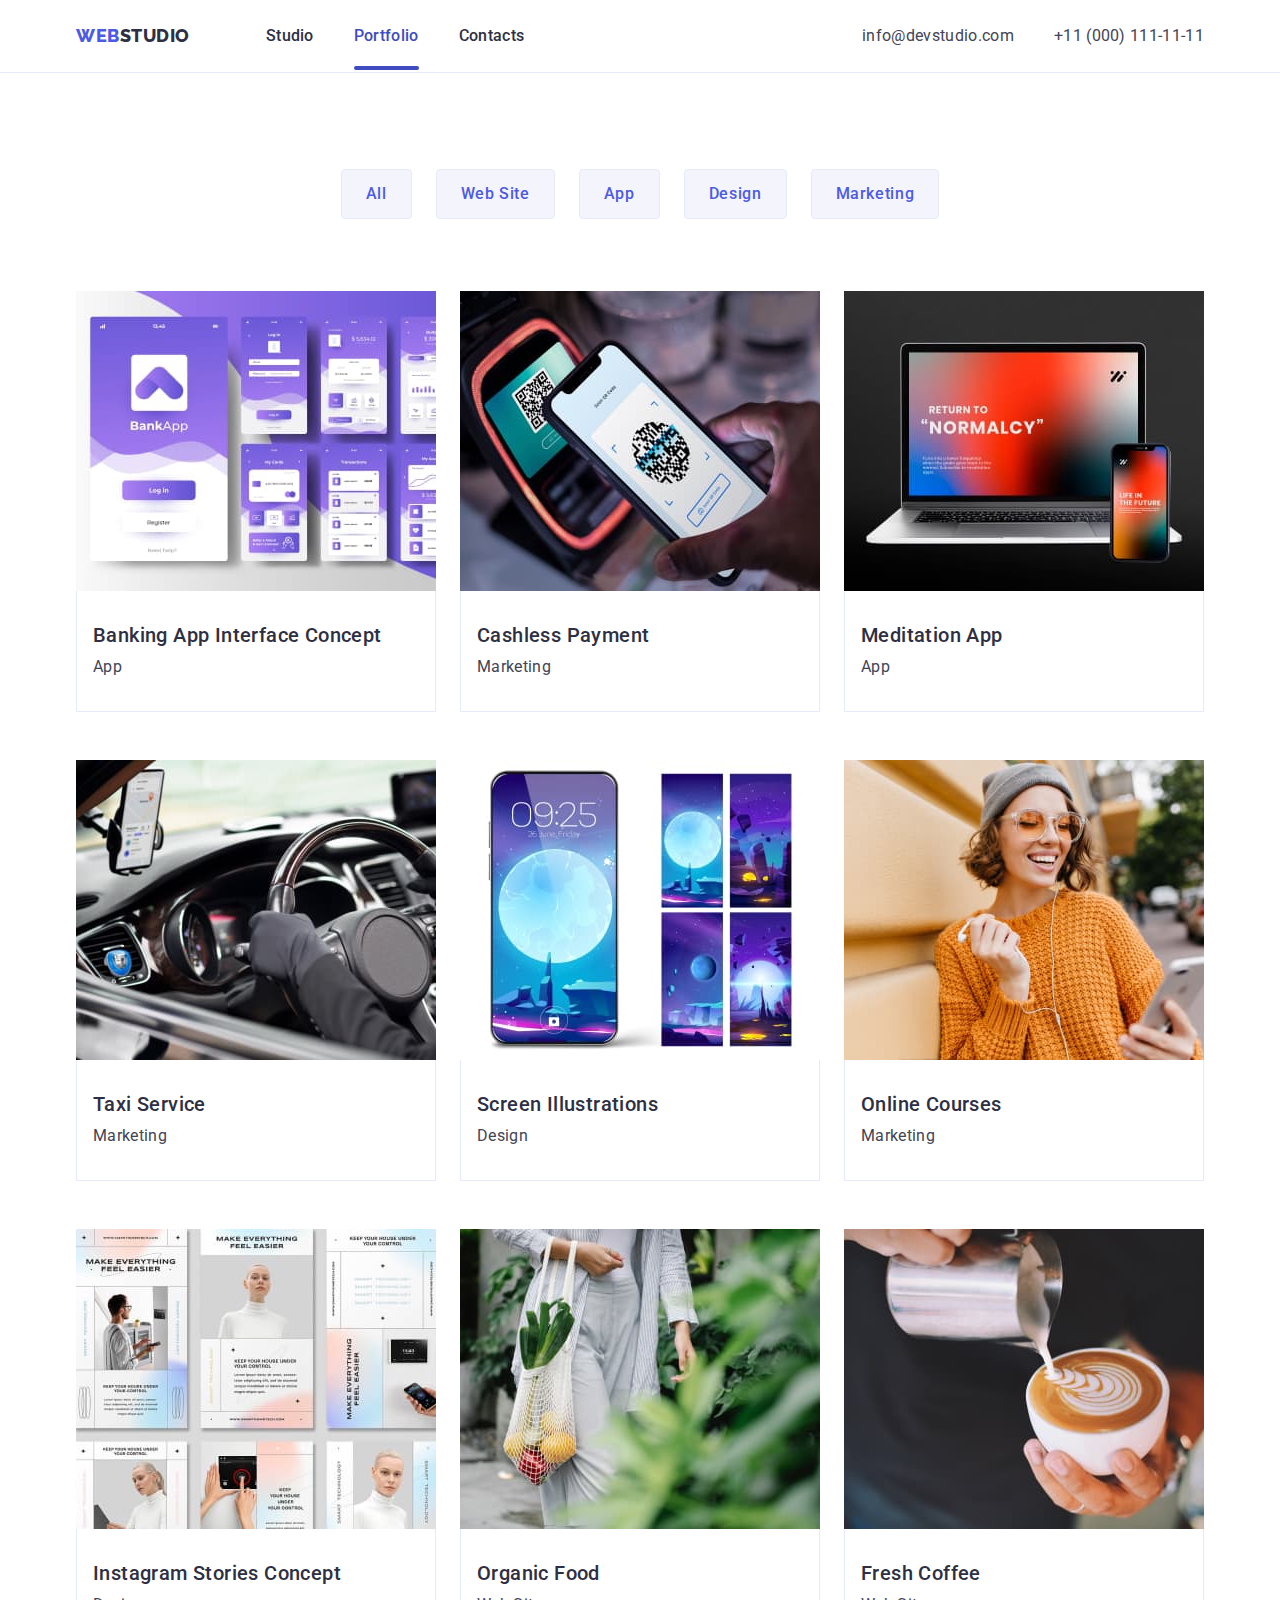
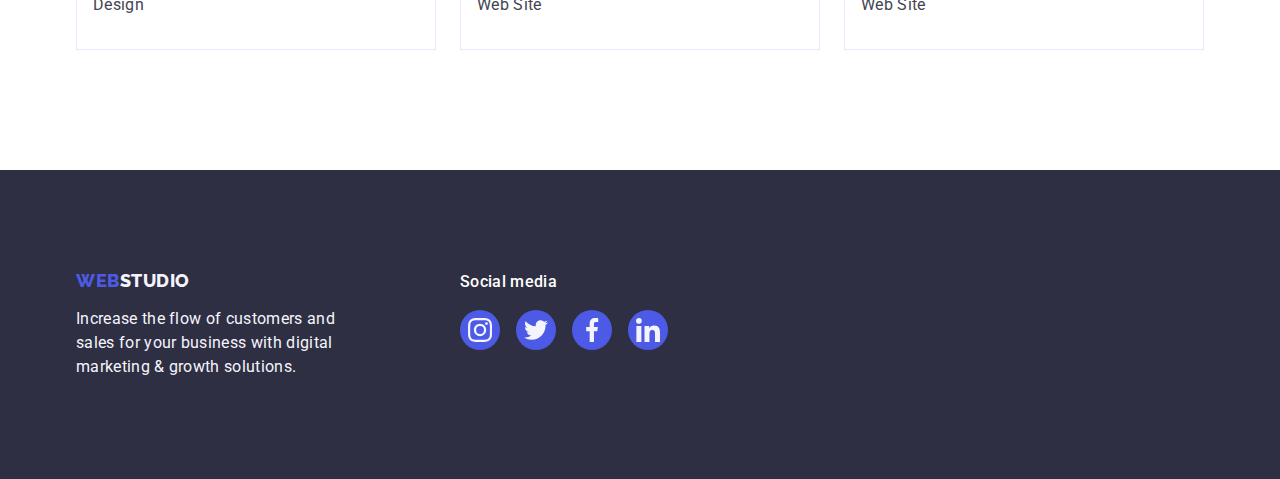
==== portfolio.html @ fcdd5f8a "Initial commit" ====
<!DOCTYPE html>
<html lang="en">
  <head>
    <meta charset="UTF-8" />
    <meta http-equiv="X-UA-Compatible" content="IE=edge" />
    <meta name="viewport" content="width=device-width, initial-scale=1.0" />
    <meta name="description" content="" />
    <title><span>Web</span>Studio</title>
    <link
      rel="stylesheet"
      href="https://cdn.jsdelivr.net/npm/modern-normalize@2.0.0/modern-normalize.min.css"
    />
    <link rel="preconnect" href="https://fonts.googleapis.com" />
    <link rel="preconnect" href="https://fonts.gstatic.com" crossorigin />
    <link
      href="https://fonts.googleapis.com/css2?family=Raleway:wght@800&family=Roboto:wght@400;500;700;900&display=swap"
      rel="stylesheet"
    />
    <link rel="stylesheet" href="./css/styles.css" />
  </head>

  <body class="page">
    <header class="header-nav">
      <div class="container header-nav-box">
        <nav class="container-nav">
          <!--<div class="header-box-right">-->
            <a href="./index.html" class="link logo logo-header"
              >Web<span class="logo-dark">Studio</span></a
            >
            <ul class="header-list list">
              <li>
                <a class="header-link link" href="./index.html">Studio</a>
              </li>
              <li>
                <a class="header-link link active" href="./portfolio.html"
                  >Portfolio</a
                >
              </li>
              <li><a class="header-link link" href="">Contacts</a></li>
            </ul>
          <!--</div>-->
        </nav>
        <address>
          <ul class="list address">
            <li>
              <a class="address-link link" href="mailto:info@devstudio.com"
                >info@devstudio.com</a
              >
            </li>
            <li>
              <a class="address-link link" href="tel:+110001111111"
                >+11 (000) 111-11-11</a
              >
            </li>
          </ul>
        </address>
      </div>
    </header>

    <main class="main">
      <section class="section portfolio">
        <div class="container">
          <h1 class="visually-hidden">Portfolio</h1>
          <ul class="portfolio-nav-bt list">
            <li><button type="button" class="portfolio-bt">All</button></li>
            <li>
              <button type="button" class="portfolio-bt">Web Site</button>
            </li>
            <li><button type="button" class="portfolio-bt">App</button></li>
            <li><button type="button" class="portfolio-bt">Design</button></li>
            <li>
              <button type="button" class="portfolio-bt">Marketing</button>
            </li>
          </ul>
          <ul class="portfolio-catalog list">
            <li class="catalog-item link">
              <a class="link link-catalog-portf" href="">
                <div class="overlay">
                  <img
                    class="catalog-img"
                    src="./images/portfolio/img-1.jpg"
                    alt="design example"
                    width="360"
                    height="300"
                  />
                  <p class="overlay-text">
                    14 Stylish and User-Friendly App Design Concepts · Task Manager App · Calorie Tracker App · Exotic Fruit Ecommerce App · Cloud Storage App
                  </p>
                </div>
                <div class="catalog-item-bottom">
                  <h2 class="catalog-titel">Banking App Interface Concept</h2>
                  <p class="catalog-text">App</p>
                </div>
              </a>
            </li>
            <li class="catalog-item link">
              <a class="link link-catalog-portf" href="">
                <div class="overlay">
                  <img
                    class="catalog-img"
                    src="./images/portfolio/img-2.jpg"
                    alt="design example"
                    width="360"
                    height="300"
                  />
                  <p class="overlay-text">
                    14 Stylish and User-Friendly App Design Concepts · Task Manager App · Calorie Tracker App · Exotic Fruit Ecommerce App · Cloud Storage App
                  </p>
                </div>
                <div class="catalog-item-bottom">
                  <h2 class="catalog-titel">Cashless Payment</h2>
                  <p class="catalog-text">Marketing</p>
                </div></a
              >
            </li>
            <li class="catalog-item link">
              <a class="link link-catalog-portf" href="">
                <div class="overlay">
                  <img
                    class="catalog-img"
                    src="./images/portfolio/img-3.jpg"
                    alt="design example"
                    width="360"
                    height="300"
                  />
                  <p class="overlay-text">
                    14 Stylish and User-Friendly App Design Concepts · Task Manager App · Calorie Tracker App · Exotic Fruit Ecommerce App · Cloud Storage App
                  </p>
                </div>
                <div class="catalog-item-bottom">
                  <h2 class="catalog-titel">Meditation App</h2>
                  <p class="catalog-text">App</p>
                </div></a
              >
            </li>
            <li class="catalog-item link">
              <a class="link link-catalog-portf" href="">
                <div class="overlay">
                  <img
                    class="catalog-img"
                    src="./images/portfolio/img-4.jpg"
                    alt="design example"
                    width="360"
                    height="300"
                  />
                  <p class="overlay-text">
                    14 Stylish and User-Friendly App Design Concepts · Task Manager App · Calorie Tracker App · Exotic Fruit Ecommerce App · Cloud Storage App
                  </p>
                </div>
                <div class="catalog-item-bottom">
                  <h2 class="catalog-titel">Taxi Service</h2>
                  <p class="catalog-text">Marketing</p>
                </div></a
              >
            </li>
            <li class="catalog-item link">
              <a class="link link-catalog-portf" href="">
                <div class="overlay">
                  <img
                    class="catalog-img"
                    src="./images/portfolio/img-5.jpg"
                    alt="design example"
                    width="360"
                    height="300"
                  />
                  <p class="overlay-text">
                    14 Stylish and User-Friendly App Design Concepts · Task Manager App · Calorie Tracker App · Exotic Fruit Ecommerce App · Cloud Storage App
                  </p>
                </div>
                <div class="catalog-item-bottom">
                  <h2 class="catalog-titel">Screen Illustrations</h2>
                  <p class="catalog-text">Design</p>
                </div></a
              >
            </li>
            <li class="catalog-item link">
              <a class="link link-catalog-portf" href="">
                <div class="overlay">
                  <img
                    class="catalog-img"
                    src="./images/portfolio/img-6.jpg"
                    alt="design example"
                    width="360"
                    height="300"
                  />
                  <p class="overlay-text">
                    14 Stylish and User-Friendly App Design Concepts · Task Manager App · Calorie Tracker App · Exotic Fruit Ecommerce App · Cloud Storage App
                  </p>
                </div>
                <div class="catalog-item-bottom">
                  <h2 class="catalog-titel">Online Courses</h2>
                  <p class="catalog-text">Marketing</p>
                </div></a
              >
            </li>
            <li class="catalog-item link">
              <a class="link link-catalog-portf" href="">
                <div class="overlay">
                  <img
                    class="catalog-img"
                    src="./images/portfolio/img-7.jpg"
                    alt="design example"
                    width="360"
                    height="300"
                  />
                  <p class="overlay-text">
                    14 Stylish and User-Friendly App Design Concepts · Task Manager App · Calorie Tracker App · Exotic Fruit Ecommerce App · Cloud Storage App
                  </p>
                </div>
                <div class="catalog-item-bottom">
                  <h2 class="catalog-titel">Instagram Stories Concept</h2>
                  <p class="catalog-text">Design</p>
                </div></a
              >
            </li>
            <li class="catalog-item link">
              <a class="link link-catalog-portf" href="">
                <div class="overlay">
                  <img
                    class="catalog-img"
                    src="./images/portfolio/img-8.jpg"
                    alt="design example"
                    width="360"
                    height="300"
                  />
                  <p class="overlay-text">
                    14 Stylish and User-Friendly App Design Concepts · Task Manager App · Calorie Tracker App · Exotic Fruit Ecommerce App · Cloud Storage App
                  </p>
                </div>
                <div class="catalog-item-bottom">
                  <h2 class="catalog-titel">Organic Food</h2>
                  <p class="catalog-text">Web Site</p>
                </div></a
              >
            </li>
            <li class="catalog-item link">
              <a class="link link-catalog-portf" href="">
                <div class="overlay">
                  <img
                    class="catalog-img"
                    src="./images/portfolio/img-9.jpg"
                    alt="design example"
                    width="360"
                    height="300"
                  />
                  <p class="overlay-text">
                    14 Stylish and User-Friendly App Design Concepts · Task Manager App · Calorie Tracker App · Exotic Fruit Ecommerce App · Cloud Storage App
                  </p>
                </div>
                <div class="catalog-item-bottom">
                  <h2 class="catalog-titel">Fresh Coffee</h2>
                  <p class="catalog-text">Web Site</p>
                </div></a
              >
            </li>
          </ul>
        </div>
      </section>
    </main>

    <footer class="footer">
      <div class="container footer-container">
        <div class="footer-box-right">
        <a href="./index.html" class="link logo logo-footer">Web<span class="logo-light">Studio</span></a>
        <p class="footer-text">
          Increase the flow of customers and sales for your business with digital
          marketing & growth solutions.
        </p></div>
        <div class="footer-box-center">
          <p class="footer-social-media">Social media</p>
          <ul class="footer-list">
            <li class="footer-item-media">
              <a href="" class="link-social-media footer-link-icon">
                <svg class="icon-social-media" width="24" height="24">
                  <use href="./images/icons.svg#instagram"></use>
                </svg>
              </a>
            </li>
            <li class="footer-item-media">
              <a href="" class="link-social-media footer-link-icon">
                <svg class="icon-social-media" width="24" height="24">
                  <use href="./images/icons.svg#twitter"></use>
                </svg>
              </a>
            </li>
            <li class="footer-item-media">
              <a href="" class="link-social-media footer-link-icon">
                <svg class="icon-social-media" width="24" height="24">
                  <use href="./images/icons.svg#facebook"></use>
                </svg>
              </a>
            </li>
            <li class="footer-item-media">
              <a href="" class="link-social-media footer-link-icon">
                <svg class="icon-social-media" width="24" height="24">
                  <use href="./images/icons.svg#linkedin"></use>
                </svg>
              </a>
            </li>
          </ul>
        </div>
      </div>
    </footer>
  </body>
</html>
---- css/styles.css ----
/*Variables*/
:root {
  --text-slate: #434455;
  --dark-ck: #2e2f42;
  --iris: #4d5ae5;
  --ocean: #404bbf;
  --green-cl: #31d0aa;
  --light-slate: #8e8f99;
  --cornflower: #e7e9fc;
  --cloud: #f4f4fd;
  --dark-modal: rgba(46, 47, 66, 0.4);
  --grey: rgba(46, 47, 66, 0.7);
  --white: #ffffff;
  --dairy: #fcfcfc;
}
/*Reset styles*/
*,
*::before,
*::after {
  box-sizing: border-box;
}

.link,
a {
  text-decoration: none;
  font-style: normal;
  color: currentColor;
}

.bt,
button {
  font-family: inherit;
  cursor: pointer;
  border: none;
}

.list,
ul,
ol {
  list-style: none;
  margin: 0;
  padding: 0;
}

h1,
h2,
h3,
h4,
h5,
h6,
p {
  margin: 0;
}
.section {
  margin: 0;
}
img {
  display: block;
}
.container {
  width: 1158px;
  margin: 0 auto;
  padding: 0 15px;
}

/*Variables*/
body {
  font-family: 'Roboto', sans-serif;
  color: var(--text-slate);
  background-color: var(--white);
}

.logo {
  font-family: 'Raleway', sans-serif;
  font-weight: 800;
  font-size: 18px;
  line-height: 1.17;
  text-transform: uppercase;
  color: var(--iris);
  letter-spacing: 0.03em;
}

.logo-dark {
  color: var(--dark-ck);
}

.logo-light {
  color: var(--cloud);
}
.logo-header {
  margin-right: 76px;
}
.logo-footer {
  display: inline-block;
  margin-bottom: 16px;
}

/*header*/
.page {
}
.header-nav {
  padding-top: 24px;
  padding-bottom: 24px;
  border-bottom: 1px solid #e7e9fc;
  box-shadow: 0px 1px 6px 0px rgba(46, 47, 66, 0.08), 0px 1px 1px 0px rgba(46, 47, 66, 0.16), 0px 2px 1px 0px rgba(46, 47, 66, 0.08);
}
.header-nav-box {
  display: flex;
  justify-content: space-between;
}
.container-nav{
  display: flex;
  align-items: center;
}
/*.header-box-right {
  display: flex;
  gap: 76px;
}*/
.header-list {
  display: flex;
  gap: 40px;
}

.header-link {
  font-weight: 500;
  font-size: 16px;
  line-height: 1.5;
  letter-spacing: 0.02em;
  color: var(--dark-ck);
  padding: 24px 0;
  position: relative;
  transition: color 250ms cubic-bezier(0.4, 0, 0.2, 1);
}
.header-link.active{
  color: var(--ocean);
}
.header-link.active::after{
  content: "";
  display: block;
  width: 100%;
  height: 4px;
  border-radius: 2px;
  background: var(--ocean);
  position: absolute;
  bottom: -1px;
  left: 0;
}

.header-link:hover,
.header-link:focus {
  color: var(--ocean);
}

.address {
  font-style: normal;
  display: flex;
  gap: 40px;
}

.address-link {
  line-height: 1.5;
  letter-spacing: 0.02em;
  color: var(--text-slate);
  transition: color 250ms cubic-bezier(0.4, 0, 0.2, 1);
}

.address-link:hover,
.address-link:focus {
  color: var(--ocean);
}

/*Main*/
.hero {
  background-color: var(--dark-ck);
  padding-top: 188px;
  padding-bottom: 188px;
  background-image: linear-gradient(to bottom, rgba(46, 47, 66, 0.70), rgba(46, 47, 66, 0.70)), url(../images/hero/bg-hero.jpg);
  background-repeat: no-repeat;
  background-position: center center;
  background-size: cover;
  max-width: 1440px;
  margin: auto;
}
.hero-box {
  display: flex;
  flex-direction: column;
  justify-content: center;
}
.hero-titel {
  font-size: 56px;
  line-height: 1.07;
  letter-spacing: 0.02em;
  color: var(--white);
  text-align: center;
  padding-bottom: 48px;
  max-width: 496px;
  margin: 0 auto;
}
.hero-bt {
  margin: 0 auto;
  font-weight: 500;
  line-height: 1.5;
  font-size: 16px;
  letter-spacing: 0.04em;
  text-align: center;
  color: var(--white);
  background-color: var(--iris);
  padding: 16px 32px;
  border-radius: 4px;
  box-shadow: 0px 4px 4px 0px rgba(0, 0, 0, 0.15);
  min-width: 169px;
  transition: background-color 250ms cubic-bezier(0.4, 0, 0.2, 1);
}

.hero-bt:hover,
.hero-bt:focus {
  background-color: var(--ocean);
}
.advantages {
  background-color: var(--white);
  padding-top: 120px;
  padding-bottom: 120px;
}
.visually-hidden {
  position: absolute;
  width: 1px;
  height: 1px;
  margin: -1px;
  border: 0;
  padding: 0;
  white-space: nowrap;
  clip-path: inset(100%);
  clip: rect(0 0 0 0);
  overflow: hidden;
}
.advantages-list {
  display: flex;
  gap: 24px;
}
.advantages-item {
  width: calc((100% - 3 * 24px) / 4);
}
.advantages-icon-box{
  display: flex;
  align-items: center;
  justify-content: center;
  height: 112px;
  padding: 24px 100px;
  background-color: var(--cloud);
  margin-bottom: 8px;
  border-radius: 4px;
}
.advantages-icon{

}
.advantages-titel-item {
  font-weight: 500;
  font-size: 20px;
  line-height: 1.2;
  letter-spacing: 0.02em;
  color: var(--dark-ck);
  text-align: left;
  margin-bottom: 8px;
}
.advantages-text-item {
  line-height: 1.5;
  letter-spacing: 0.02em;
  color: var(--text-slate);
  text-align: left;
}
.doing {
  background: var(--white);
  padding-bottom: 120px;
}
.doing-titel {
  font-size: 36px;
  line-height: 1.11;
  letter-spacing: 0.02em;
  text-transform: capitalize;
  color: var(--dark-ck);
  text-align: center;
  margin-bottom: 72px;
}
.doing-list {
  display: flex;
  gap: 24px;
}
.doing-item {

}
.team {
  background-color: var(--cloud);
  padding: 120px 0;
}
.team-titel {
  font-size: 36px;
  line-height: 1.11;
  letter-spacing: 0.02em;
  text-transform: capitalize;
  color: var(--dark-ck);
  text-align: center;
  margin-bottom: 72px;
}
.team-list {
  display: flex;
  gap: 24px;
}
.team-link {
  background-color: var(--white);
  border-radius: 0px 0px 4px 4px;
  box-shadow: 0px 2px 1px 0px rgba(46, 47, 66, 0.08),
    0px 1px 1px 0px rgba(46, 47, 66, 0.16),
    0px 1px 6px 0px rgba(46, 47, 66, 0.08);
}
.team-link-box {
  padding: 32px 0;
  display: flex;
  flex-direction: column;
  justify-content: center;
  gap: 8px;
}
.team-link-name {
  text-align: center;
  font-weight: 500;
  font-size: 20px;
  line-height: 1.2;
  letter-spacing: 0.02em;
  color: var(--dark-ck);
}
.team-text {
  text-align: center;
  line-height: 1.5;
  letter-spacing: 0.02em;
  color: var(--text-slate);
}
.team-list-icon{
  display: flex;
  justify-content: center;
  gap: 24px;
}

.customers{
  padding: 120px 0;
}
.customers-titel{
  color: var(--dark-ck);
  text-align: center;
  font-size: 36px;
  font-weight: 700;
  line-height: 1.11;
  letter-spacing: 0.72px;
  text-transform: capitalize;
  margin-bottom: 72px;
}
.customers-list{
  display: flex;
  justify-content: center;
  gap: 24px;
}
.customers-link{
  display: flex;
  justify-content: center;
  align-items: center;
  width: 168px;
  height: 88px;
  padding: 16px 32px;
  border-radius: 4px;
  border: 1px solid var(--light-slate);
  color: var(--light-slate);
  transition: border-color 250ms cubic-bezier(0.4, 0, 0.2, 1), color 250ms cubic-bezier(0.4, 0, 0.2, 1);
}
.customers-link:hover,
.customers-link:focus{
  border-color: var(--ocean);
  color: var(--ocean);
}
.customers-icon{
  fill: currentColor;
}

/*Footer*/
.footer {
  background-color: var(--dark-ck);
  padding-top: 100px;
  padding-bottom: 100px;
}

.footer-container{
  display: flex;
  justify-content: flex-start;
  align-items: baseline;
}
.footer-box-right{
  margin-right: 120px;
}
.footer-text {
  line-height: 1.5;
  letter-spacing: 0.02em;
  color: var(--cloud);
  width: 264px;
}
.footer-social-media{
  color: var(--white);
  font-size: 16px;
  font-weight: 500;
  line-height: 1.5;
  letter-spacing: 0.32px;
  margin-bottom: 16px;
}
.footer-list{
  display: flex;
  gap: 16px;
}

.link-social-media{
  display: flex;
  align-items: center;
  justify-content: center;
  width: 40px;
  height: 40px;
  border-radius: 50%;
  background-color: var(--iris);
  transition: background-color 250ms cubic-bezier(0.4, 0, 0.2, 1);
}
.icon-social-media{
  fill:var(--cloud);
}
.link-social-media:hover,
.link-social-media:focus{
  background-color: var(--ocean);
}

.footer-link-icon:hover,
.footer-link-icon:focus{
  background-color: var(--green-cl);
}
/*portfolio*/
.portfolio {
  background-color: var(--white);
  padding-top: 96px;
  padding-bottom: 120px;
}
.portfolio-nav-bt {
  display: flex;
  gap: 24px;
  justify-content: center;
  margin-bottom: 72px;
}
.portfolio-bt {
  font-weight: 500;
  font-size: 16px;
  line-height: 1.5;
  letter-spacing: 0.04em;
  color: var(--iris);
  background-color: var(--cloud);
  border: 1px solid var(--cornflower);
  cursor: pointer;
  padding: 12px 24px;
  border-radius: 4px;
  border: 1px solid var(--cornflower);
  background: var(--cloud);
  transition: color 250ms cubic-bezier(0.4, 0, 0.2, 1), background-color 250ms cubic-bezier(0.4, 0, 0.2, 1), border-color 250ms cubic-bezier(0.4, 0, 0.2, 1), box-shadow 250ms cubic-bezier(0.4, 0, 0.2, 1);
}
.portfolio-bt:hover,
.portfolio-bt:focus,
.portfolio-bt:active {
  color: var(--white);
  background-color: var(--ocean);
  border: 1px solid transparent;
  box-shadow: 0px 2px 2px 0px rgba(0, 0, 0, 0.12),
    0px 2px 1px 0px rgba(0, 0, 0, 0.08), 0px 3px 1px 0px rgba(0, 0, 0, 0.1);
}
.link-catalog-portf{
  display: block;
  transition: box-shadow 250ms cubic-bezier(0.4, 0, 0.2, 1);
}
.link-catalog-portf:hover{
  box-shadow: 0px 1px 6px rgba(46, 47, 66, 0.08), 0px 1px 1px rgba(46, 47, 66, 0.16), 0px 2px 1px rgba(46, 47, 66, 0.08);
}
.portfolio-catalog {
  display: flex;
  flex-wrap: wrap;
  row-gap: 48px;
  column-gap: 24px;
}
.catalog-item {
  width: calc((100% - 48px) / 3);
}
.catalog-img {
}
.catalog-item-bottom {
  border: 1px solid var(--cornflower);
  padding: 32px 16px;
  border-top: none;
}
.catalog-titel {
  font-weight: 500;
  font-size: 20px;
  line-height: 1.2;
  letter-spacing: 0.02em;
  color: var(--dark-ck);
  margin-bottom: 8px;
}
.catalog-text {
  font-size: 16px;
  line-height: 1.5;
  letter-spacing: 0.02em;
  color: var(--text-slate);
}
.overlay {
  position: relative;
  overflow: hidden;
}
.overlay-text  {
  position: absolute;
  top: 0;
  left: 0;
  transform: translateY(100%);
  width: 100%;
  height: 100%;
  background: var(--iris);
  padding: 40px 32px;
  transition: transform 250ms cubic-bezier(0.4, 0, 0.2, 1);
  color: var(--cloud);
  font-size: 16px;
  font-weight: 400;
  line-height: 1.5;
  letter-spacing: 0.32px;
}
.link-catalog-portf:hover .overlay-text{
  transform: translateY(0);
}
/*modal*/
.backdrop {
  position: fixed;
  top: 0;
  left:0;
  width: 100%;
  height: 100%;
  background-color: rgba(46, 47, 66, 0.40);
  transition: opacity 250ms cubic-bezier(0.4, 0, 0.2, 1), visibility 250ms cubic-bezier(0.4, 0, 0.2, 1);
}
.backdrop.is-hidden{
  opacity: 0;
  pointer-events: none;
  visibility: hidden;
}
.modal-container {
  position: absolute;
  top: 50%;
  left: 50%;
  transform: translateX(-50%) translateY(-50%);
  width: 408px;
  min-height: 584px;
  border-radius: 4px;
  background: var(--dairy);
  box-shadow: 0px 2px 1px 0px rgba(0, 0, 0, 0.20), 0px 1px 3px 0px rgba(0, 0, 0, 0.12), 0px 1px 1px 0px rgba(0, 0, 0, 0.14);
  transition: transform 250ms cubic-bezier(0.4, 0, 0.2, 1);
}
.modal-btm{
  position: absolute;
  top: 24px;
  right: 24px;
  width: 24px;
  height: 24px;
  border-radius: 50%;
  padding: 0;
  display: flex;
  justify-content: center;
  align-items: center;
  background-color: var(--cornflower);
  border: 1px solid rgba(0, 0, 0, 0.10);
  transition: background-color 250ms cubic-bezier(0.4, 0, 0.2, 1), border 250ms cubic-bezier(0.4, 0, 0.2, 1);
}
.modal-btm:hover,
.modal-btm:focus{
  background-color:var(--ocean);
  border: none;
}
.modal-icon {
  fill: var(--dark-ck);
  transition: fill 250ms cubic-bezier(0.4, 0, 0.2, 1);
}
.modal-btm:hover .modal-icon,
.modal-btm:focus .modal-icon{
  fill: var(--white);
}
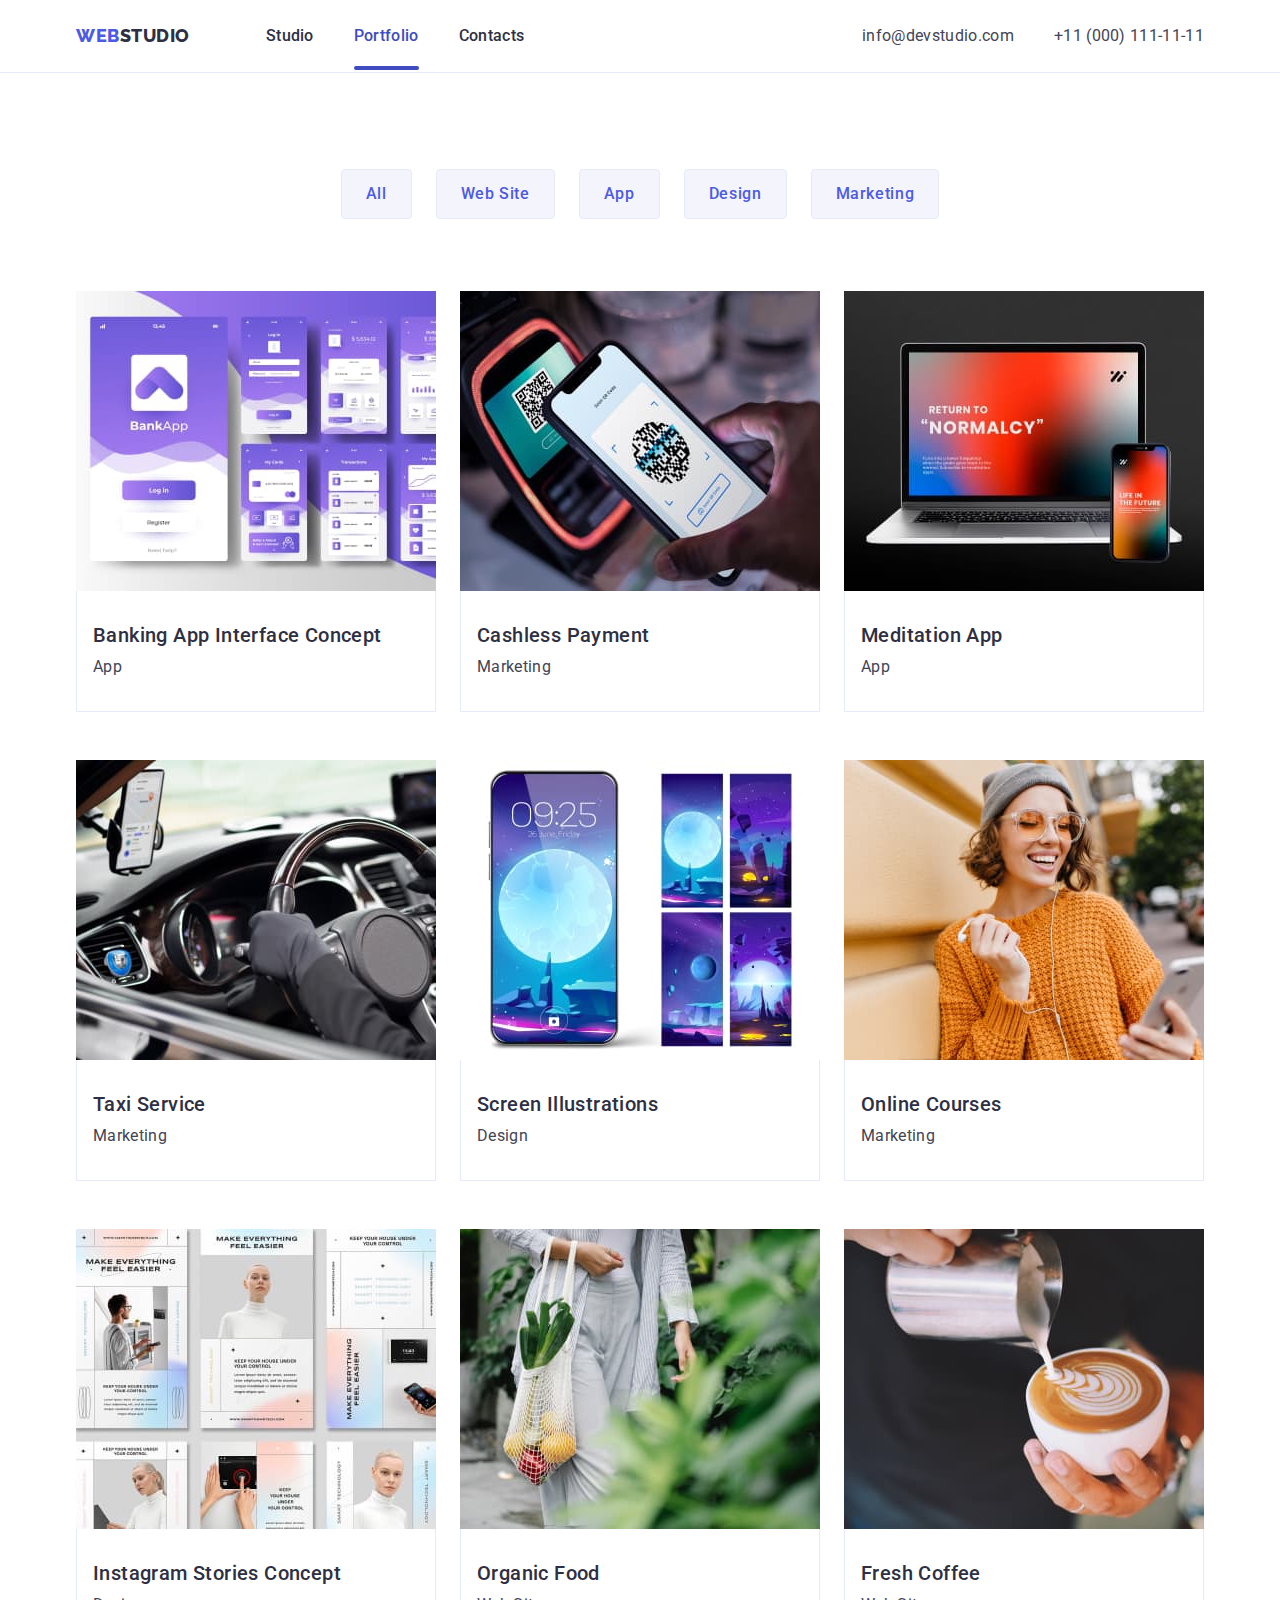
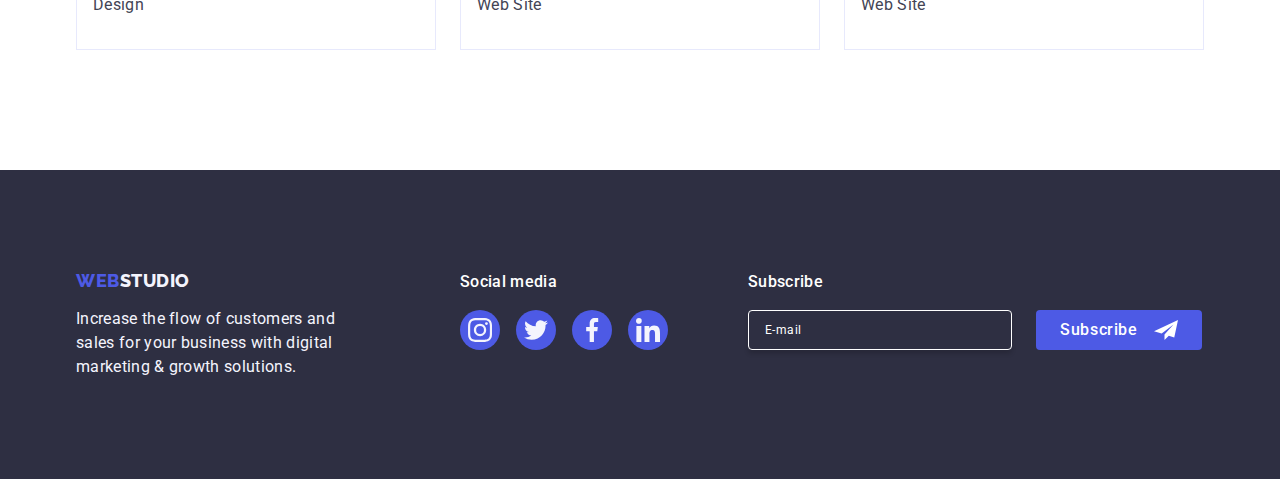
==== commit f5ff593c: "hw5-2" ====
--- a/portfolio.html
+++ b/portfolio.html
@@ -299,6 +299,27 @@
             </li>
           </ul>
         </div>
+        <div class="footer-box-right">
+          <p class="footer-subscribe-titel">Subscribe</p>
+          <div class="footer-form-subscribe">
+            <form class="footer-form">
+              <label class="footer-label">
+              <input
+                class="footer-input"
+                type="email"
+                name="email"
+                placeholder="E-mail"
+              />
+              </label>
+            <button class="footer-btn" type="submit">
+              Subscribe
+              <svg class="footer-btn-icon" width="24" height="24">
+                <use href="./images/icons.svg#frame"></use>
+              </svg>
+            </button>
+            </form>
+          </div>
+        </div>
       </div>
     </footer>
   </body>
--- a/css/styles.css
+++ b/css/styles.css
@@ -102,13 +102,15 @@
   padding-top: 24px;
   padding-bottom: 24px;
   border-bottom: 1px solid #e7e9fc;
-  box-shadow: 0px 1px 6px 0px rgba(46, 47, 66, 0.08), 0px 1px 1px 0px rgba(46, 47, 66, 0.16), 0px 2px 1px 0px rgba(46, 47, 66, 0.08);
+  box-shadow: 0px 1px 6px 0px rgba(46, 47, 66, 0.08),
+    0px 1px 1px 0px rgba(46, 47, 66, 0.16),
+    0px 2px 1px 0px rgba(46, 47, 66, 0.08);
 }
 .header-nav-box {
   display: flex;
   justify-content: space-between;
 }
-.container-nav{
+.container-nav {
   display: flex;
   align-items: center;
 }
@@ -131,11 +133,11 @@
   position: relative;
   transition: color 250ms cubic-bezier(0.4, 0, 0.2, 1);
 }
-.header-link.active{
+.header-link.active {
   color: var(--ocean);
 }
-.header-link.active::after{
-  content: "";
+.header-link.active::after {
+  content: '';
   display: block;
   width: 100%;
   height: 4px;
@@ -174,7 +176,12 @@
   background-color: var(--dark-ck);
   padding-top: 188px;
   padding-bottom: 188px;
-  background-image: linear-gradient(to bottom, rgba(46, 47, 66, 0.70), rgba(46, 47, 66, 0.70)), url(../images/hero/bg-hero.jpg);
+  background-image: linear-gradient(
+      to bottom,
+      rgba(46, 47, 66, 0.7),
+      rgba(46, 47, 66, 0.7)
+    ),
+    url(../images/hero/bg-hero.jpg);
   background-repeat: no-repeat;
   background-position: center center;
   background-size: cover;
@@ -197,6 +204,7 @@
   margin: 0 auto;
 }
 .hero-bt {
+  display: block;
   margin: 0 auto;
   font-weight: 500;
   line-height: 1.5;
@@ -240,7 +248,7 @@
 .advantages-item {
   width: calc((100% - 3 * 24px) / 4);
 }
-.advantages-icon-box{
+.advantages-icon-box {
   display: flex;
   align-items: center;
   justify-content: center;
@@ -250,8 +258,7 @@
   margin-bottom: 8px;
   border-radius: 4px;
 }
-.advantages-icon{
-
+.advantages-icon {
 }
 .advantages-titel-item {
   font-weight: 500;
@@ -286,7 +293,6 @@
   gap: 24px;
 }
 .doing-item {
-
 }
 .team {
   background-color: var(--cloud);
@@ -333,16 +339,16 @@
   letter-spacing: 0.02em;
   color: var(--text-slate);
 }
-.team-list-icon{
+.team-list-icon {
   display: flex;
   justify-content: center;
   gap: 24px;
 }
 
-.customers{
+.customers {
   padding: 120px 0;
 }
-.customers-titel{
+.customers-titel {
   color: var(--dark-ck);
   text-align: center;
   font-size: 36px;
@@ -352,12 +358,12 @@
   text-transform: capitalize;
   margin-bottom: 72px;
 }
-.customers-list{
+.customers-list {
   display: flex;
   justify-content: center;
   gap: 24px;
 }
-.customers-link{
+.customers-link {
   display: flex;
   justify-content: center;
   align-items: center;
@@ -367,14 +373,15 @@
   border-radius: 4px;
   border: 1px solid var(--light-slate);
   color: var(--light-slate);
-  transition: border-color 250ms cubic-bezier(0.4, 0, 0.2, 1), color 250ms cubic-bezier(0.4, 0, 0.2, 1);
+  transition: border-color 250ms cubic-bezier(0.4, 0, 0.2, 1),
+    color 250ms cubic-bezier(0.4, 0, 0.2, 1);
 }
 .customers-link:hover,
-.customers-link:focus{
+.customers-link:focus {
   border-color: var(--ocean);
   color: var(--ocean);
 }
-.customers-icon{
+.customers-icon {
   fill: currentColor;
 }
 
@@ -385,12 +392,12 @@
   padding-bottom: 100px;
 }
 
-.footer-container{
+.footer-container {
   display: flex;
   justify-content: flex-start;
   align-items: baseline;
 }
-.footer-box-right{
+.footer-box-right {
   margin-right: 120px;
 }
 .footer-text {
@@ -399,7 +406,7 @@
   color: var(--cloud);
   width: 264px;
 }
-.footer-social-media{
+.footer-social-media {
   color: var(--white);
   font-size: 16px;
   font-weight: 500;
@@ -407,12 +414,12 @@
   letter-spacing: 0.32px;
   margin-bottom: 16px;
 }
-.footer-list{
+.footer-list {
   display: flex;
   gap: 16px;
 }
 
-.link-social-media{
+.link-social-media {
   display: flex;
   align-items: center;
   justify-content: center;
@@ -422,17 +429,76 @@
   background-color: var(--iris);
   transition: background-color 250ms cubic-bezier(0.4, 0, 0.2, 1);
 }
-.icon-social-media{
-  fill:var(--cloud);
+.icon-social-media {
+  fill: var(--cloud);
 }
 .link-social-media:hover,
-.link-social-media:focus{
+.link-social-media:focus {
   background-color: var(--ocean);
 }
 
 .footer-link-icon:hover,
-.footer-link-icon:focus{
+.footer-link-icon:focus {
   background-color: var(--green-cl);
+}
+.footer-box-center {
+  margin-right: 80px;
+}
+.footer-box-right {
+}
+.footer-subscribe-titel {
+  color: var(--white);
+  font-weight: 500;
+  line-height: 1.5;
+  letter-spacing: 0.32px;
+  margin-bottom: 16px;
+}
+.footer-form {
+  display: flex;
+  align-items: center;
+  gap: 24px;
+}
+.footer-input {
+  width: 264px;
+  height: 40px;
+  border-radius: 4px;
+  border: 1px solid var(--white);
+  box-shadow: 0px 4px 4px 0px rgba(0, 0, 0, 0.15);
+  color: var(--white);
+  background-color: transparent;
+  font-size: 12px;
+  line-height: 2;
+  letter-spacing: 0.48px;
+  padding: 8px 16px;
+}
+.footer-input::placeholder{
+  color: var(--white);
+  font-size: 12px;
+  line-height: 2;
+  letter-spacing: 0.48px;
+}
+.footer-btn {
+  display: flex;
+  align-items: center;
+  justify-content: space-between;
+  font-size: 16px;
+  font-weight: 500;
+  line-height: 1.5;
+  letter-spacing: 0.64px;
+  color: var(--white);
+  background-color: var(--iris);
+  padding: 8px 24px;
+  border-radius: 4px;
+  min-width: 165px;
+  height: 40px;
+  transition: background-color 250ms cubic-bezier(0.4, 0, 0.2, 1);
+}
+.footer-btn:hover,
+.footer-btn:hover{
+  background-color:var(--ocean);
+}
+.footer-btn-icon {
+  margin-left: 16px;
 }
 /*portfolio*/
 .portfolio {
@@ -459,7 +525,10 @@
   border-radius: 4px;
   border: 1px solid var(--cornflower);
   background: var(--cloud);
-  transition: color 250ms cubic-bezier(0.4, 0, 0.2, 1), background-color 250ms cubic-bezier(0.4, 0, 0.2, 1), border-color 250ms cubic-bezier(0.4, 0, 0.2, 1), box-shadow 250ms cubic-bezier(0.4, 0, 0.2, 1);
+  transition: color 250ms cubic-bezier(0.4, 0, 0.2, 1),
+    background-color 250ms cubic-bezier(0.4, 0, 0.2, 1),
+    border-color 250ms cubic-bezier(0.4, 0, 0.2, 1),
+    box-shadow 250ms cubic-bezier(0.4, 0, 0.2, 1);
 }
 .portfolio-bt:hover,
 .portfolio-bt:focus,
@@ -470,12 +539,13 @@
   box-shadow: 0px 2px 2px 0px rgba(0, 0, 0, 0.12),
     0px 2px 1px 0px rgba(0, 0, 0, 0.08), 0px 3px 1px 0px rgba(0, 0, 0, 0.1);
 }
-.link-catalog-portf{
+.link-catalog-portf {
   display: block;
   transition: box-shadow 250ms cubic-bezier(0.4, 0, 0.2, 1);
 }
-.link-catalog-portf:hover{
-  box-shadow: 0px 1px 6px rgba(46, 47, 66, 0.08), 0px 1px 1px rgba(46, 47, 66, 0.16), 0px 2px 1px rgba(46, 47, 66, 0.08);
+.link-catalog-portf:hover {
+  box-shadow: 0px 1px 6px rgba(46, 47, 66, 0.08),
+    0px 1px 1px rgba(46, 47, 66, 0.16), 0px 2px 1px rgba(46, 47, 66, 0.08);
 }
 .portfolio-catalog {
   display: flex;
@@ -511,7 +581,7 @@
   position: relative;
   overflow: hidden;
 }
-.overlay-text  {
+.overlay-text {
   position: absolute;
   top: 0;
   left: 0;
@@ -527,26 +597,28 @@
   line-height: 1.5;
   letter-spacing: 0.32px;
 }
-.link-catalog-portf:hover .overlay-text{
+.link-catalog-portf:hover .overlay-text {
   transform: translateY(0);
 }
 /*modal*/
 .backdrop {
   position: fixed;
   top: 0;
-  left:0;
+  left: 0;
   width: 100%;
   height: 100%;
-  background-color: rgba(46, 47, 66, 0.40);
-  transition: opacity 250ms cubic-bezier(0.4, 0, 0.2, 1), visibility 250ms cubic-bezier(0.4, 0, 0.2, 1);
-}
-.backdrop.is-hidden{
+  background-color: rgba(46, 47, 66, 0.4);
+  transition: opacity 250ms cubic-bezier(0.4, 0, 0.2, 1),
+    visibility 250ms cubic-bezier(0.4, 0, 0.2, 1);
+}
+.backdrop.is-hidden {
   opacity: 0;
   pointer-events: none;
   visibility: hidden;
 }
 .modal-container {
   position: absolute;
+  padding: 72px 24px 24px 24px;
   top: 50%;
   left: 50%;
   transform: translateX(-50%) translateY(-50%);
@@ -554,10 +626,11 @@
   min-height: 584px;
   border-radius: 4px;
   background: var(--dairy);
-  box-shadow: 0px 2px 1px 0px rgba(0, 0, 0, 0.20), 0px 1px 3px 0px rgba(0, 0, 0, 0.12), 0px 1px 1px 0px rgba(0, 0, 0, 0.14);
+  box-shadow: 0px 2px 1px 0px rgba(0, 0, 0, 0.2),
+    0px 1px 3px 0px rgba(0, 0, 0, 0.12), 0px 1px 1px 0px rgba(0, 0, 0, 0.14);
   transition: transform 250ms cubic-bezier(0.4, 0, 0.2, 1);
 }
-.modal-btm{
+.modal-btm {
   position: absolute;
   top: 24px;
   right: 24px;
@@ -569,12 +642,13 @@
   justify-content: center;
   align-items: center;
   background-color: var(--cornflower);
-  border: 1px solid rgba(0, 0, 0, 0.10);
-  transition: background-color 250ms cubic-bezier(0.4, 0, 0.2, 1), border 250ms cubic-bezier(0.4, 0, 0.2, 1);
+  border: 1px solid rgba(0, 0, 0, 0.1);
+  transition: background-color 250ms cubic-bezier(0.4, 0, 0.2, 1),
+    border 250ms cubic-bezier(0.4, 0, 0.2, 1);
 }
 .modal-btm:hover,
-.modal-btm:focus{
-  background-color:var(--ocean);
+.modal-btm:focus {
+  background-color: var(--ocean);
   border: none;
 }
 .modal-icon {
@@ -582,6 +656,120 @@
   transition: fill 250ms cubic-bezier(0.4, 0, 0.2, 1);
 }
 .modal-btm:hover .modal-icon,
-.modal-btm:focus .modal-icon{
+.modal-btm:focus .modal-icon {
   fill: var(--white);
-}+}
+form:focus-within {
+}
+.modal-titel {
+  display: block;
+  width: 360px;
+  margin-bottom: 16px;
+  color: var(--navyblue);
+  font-weight: 500;
+  line-height: 1.5;
+  letter-spacing: 0.32px;
+}
+.modal-form {
+}
+.form-label {
+  position: relative;
+  display: block;
+  margin-bottom: 8px;
+}
+.input-box {
+  width: 100%;
+  height: 40px;
+  font-size: 18px;
+  border-radius: 4px;
+  border: 1px solid var(--navyblue-modal, rgba(46, 47, 66, 0.4));
+  outline: transparent;
+  padding: 11px 16px 11px 38px;
+  transition: border-color 250ms cubic-bezier(0.4, 0, 0.2, 1);
+}
+.input-box:focus {
+  border-color: var(--iris);
+}
+.form-field {
+  display: block;
+  color: var(--lightslate);
+  font-size: 12px;
+  line-height: 1.17;
+  letter-spacing: 0.48px;
+  margin-bottom: 4px;
+}
+.modal-form-input {
+}
+.input-icon {
+  position: absolute;
+  left: 16px;
+  bottom: 8px;
+  transition: fill 250ms cubic-bezier(0.4, 0, 0.2, 1);
+}
+.input-box:focus + .input-icon {
+  fill: var(--iris);
+}
+.form-label-comment {
+}
+.comment-box {
+  width: 100%;
+  height: 120px;
+  font-size: 12px;
+  border-radius: 4px;
+  border: 1px solid var(--navyblue-modal, rgba(46, 47, 66, 0.4));
+  outline: transparent;
+  padding: 8px 16px;
+  transition: border-color 250ms cubic-bezier(0.4, 0, 0.2, 1);
+}
+.comment-box::placeholder {
+  color: var(rgba(46, 47, 66, 0.4));
+  font-size: 12px;
+  line-height: 1, 17; /* 116.667% */
+  letter-spacing: 0.48px;
+}
+.comment-box:focus {
+  border-color: var(--iris);
+}
+.form-label-agreement {
+  display: flex;
+  align-items: center;
+  gap: 8px;
+  margin-bottom: 24px;
+  margin-top: 16px;
+}
+
+.form-checkbox-agreement {
+  display: flex;
+  align-items: center;
+  justify-content: center;
+  width: 16px;
+  height: 16px;
+  border-radius: 2px;
+  border: 1px solid rgba(46, 47, 66, 0.4);
+  transition: border-color 250ms cubic-bezier(0.4, 0, 0.2, 1),
+    background-color 250ms cubic-bezier(0.4, 0, 0.2, 1);
+}
+.form-checkbox-icon {
+  opacity: 0;
+  transform: scale(0);
+  transition: opacity 250ms cubic-bezier(0.4, 0, 0.2, 1), transform 250ms cubic-bezier(0.4, 0, 0.2, 1);
+}
+.input-checkbox:checked + .form-checkbox-agreement {
+  border: var(--ocean);
+  background-color: var(--ocean);
+}
+.input-checkbox:checked + .form-checkbox-agreement > .form-checkbox-icon{
+  opacity: 1;
+  transform: scale(1);
+}
+.form-text {
+  color: var(--light-slate);
+  font-size: 12px;
+  line-height: 1.17;
+  letter-spacing: 0.48px;
+}
+.form-link {
+  color: var(--iris);
+  text-decoration-line: underline;
+  user-select: none;
+}
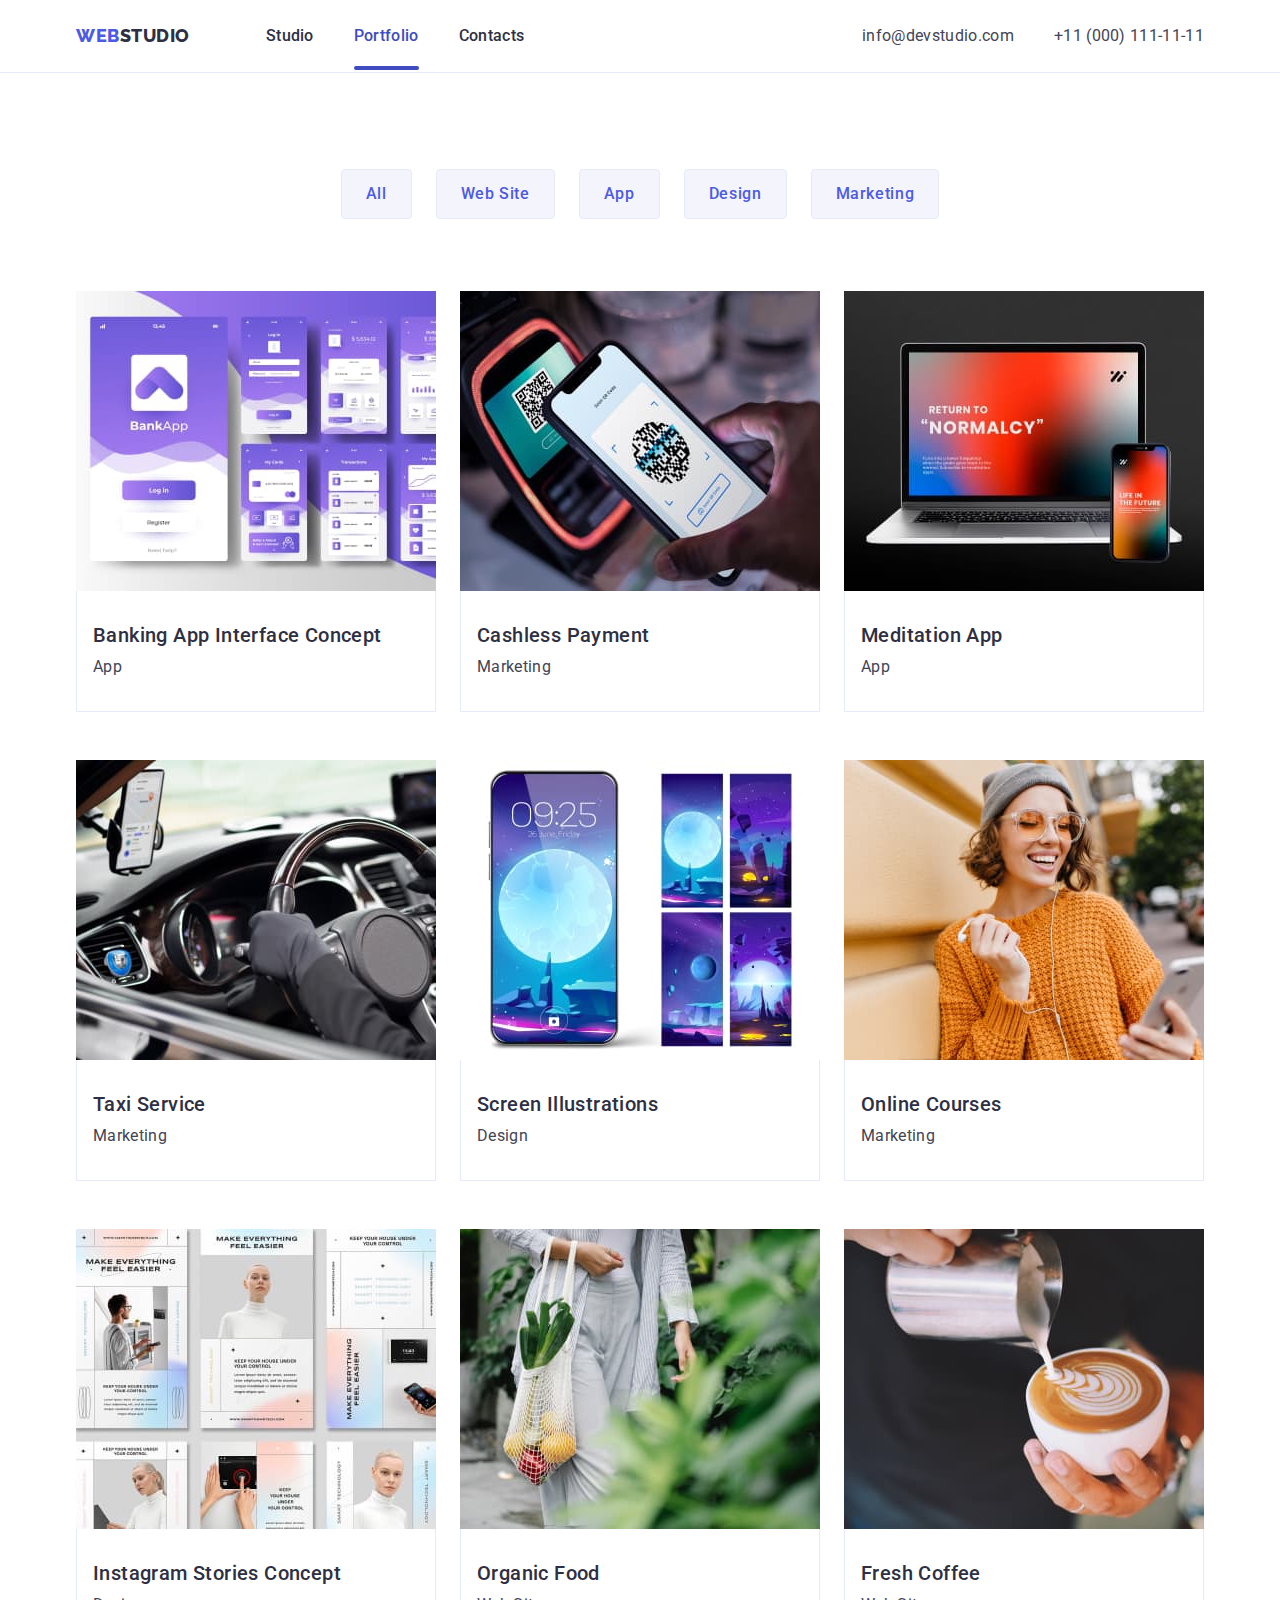
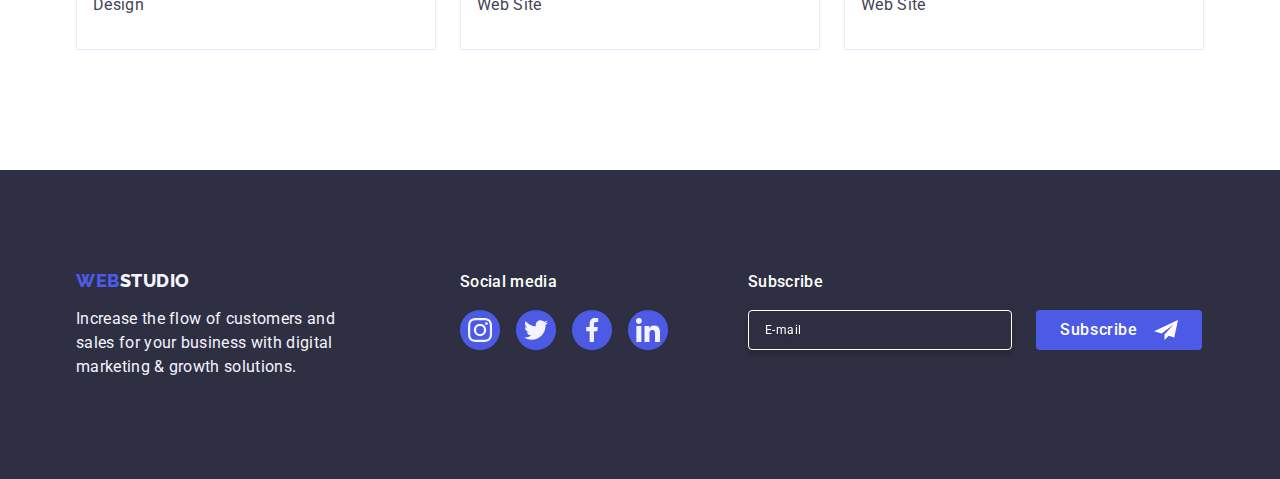
==== commit 46eeec85: "hw5-4" ====
--- a/portfolio.html
+++ b/portfolio.html
@@ -261,11 +261,14 @@
     <footer class="footer">
       <div class="container footer-container">
         <div class="footer-box-right">
-        <a href="./index.html" class="link logo logo-footer">Web<span class="logo-light">Studio</span></a>
-        <p class="footer-text">
-          Increase the flow of customers and sales for your business with digital
-          marketing & growth solutions.
-        </p></div>
+          <a href="./index.html" class="link logo logo-footer"
+            >Web<span class="logo-light">Studio</span></a
+          >
+          <p class="footer-text">
+            Increase the flow of customers and sales for your business with
+            digital marketing & growth solutions.
+          </p>
+        </div>
         <div class="footer-box-center">
           <p class="footer-social-media">Social media</p>
           <ul class="footer-list">
@@ -298,11 +301,10 @@
               </a>
             </li>
           </ul>
-        </div>
-        <div class="footer-box-right">
+        </div >
+        <div class="footer-box-left">
           <p class="footer-subscribe-titel">Subscribe</p>
-          <div class="footer-form-subscribe">
-            <form class="footer-form">
+          <form class="footer-form">
               <label class="footer-label">
               <input
                 class="footer-input"
@@ -317,8 +319,7 @@
                 <use href="./images/icons.svg#frame"></use>
               </svg>
             </button>
-            </form>
-          </div>
+          </form>
         </div>
       </div>
     </footer>
--- a/css/styles.css
+++ b/css/styles.css
@@ -467,9 +467,10 @@
   color: var(--white);
   background-color: transparent;
   font-size: 12px;
-  line-height: 2;
+  line-height: 1.5;
   letter-spacing: 0.48px;
   padding: 8px 16px;
+  filter: drop-shadow(0px 4px 4px rgba(0, 0, 0, 0.15));
 }
 .footer-input::placeholder{
   color: var(--white);
@@ -480,7 +481,7 @@
 .footer-btn {
   display: flex;
   align-items: center;
-  justify-content: space-between;
+  justify-content: center;
   font-size: 16px;
   font-weight: 500;
   line-height: 1.5;
@@ -663,19 +664,23 @@
 }
 .modal-titel {
   display: block;
+  text-align: center;
   width: 360px;
   margin-bottom: 16px;
-  color: var(--navyblue);
+  color: var(--dark-ck);
   font-weight: 500;
   line-height: 1.5;
   letter-spacing: 0.32px;
 }
 .modal-form {
 }
-.form-label {
-  position: relative;
+.form-label-box{
   display: block;
   margin-bottom: 8px;
+}
+.form-input-box {
+  position: relative;
+
 }
 .input-box {
   width: 100%;
@@ -684,6 +689,7 @@
   border-radius: 4px;
   border: 1px solid var(--navyblue-modal, rgba(46, 47, 66, 0.4));
   outline: transparent;
+  background-color: transparent;
   padding: 11px 16px 11px 38px;
   transition: border-color 250ms cubic-bezier(0.4, 0, 0.2, 1);
 }
